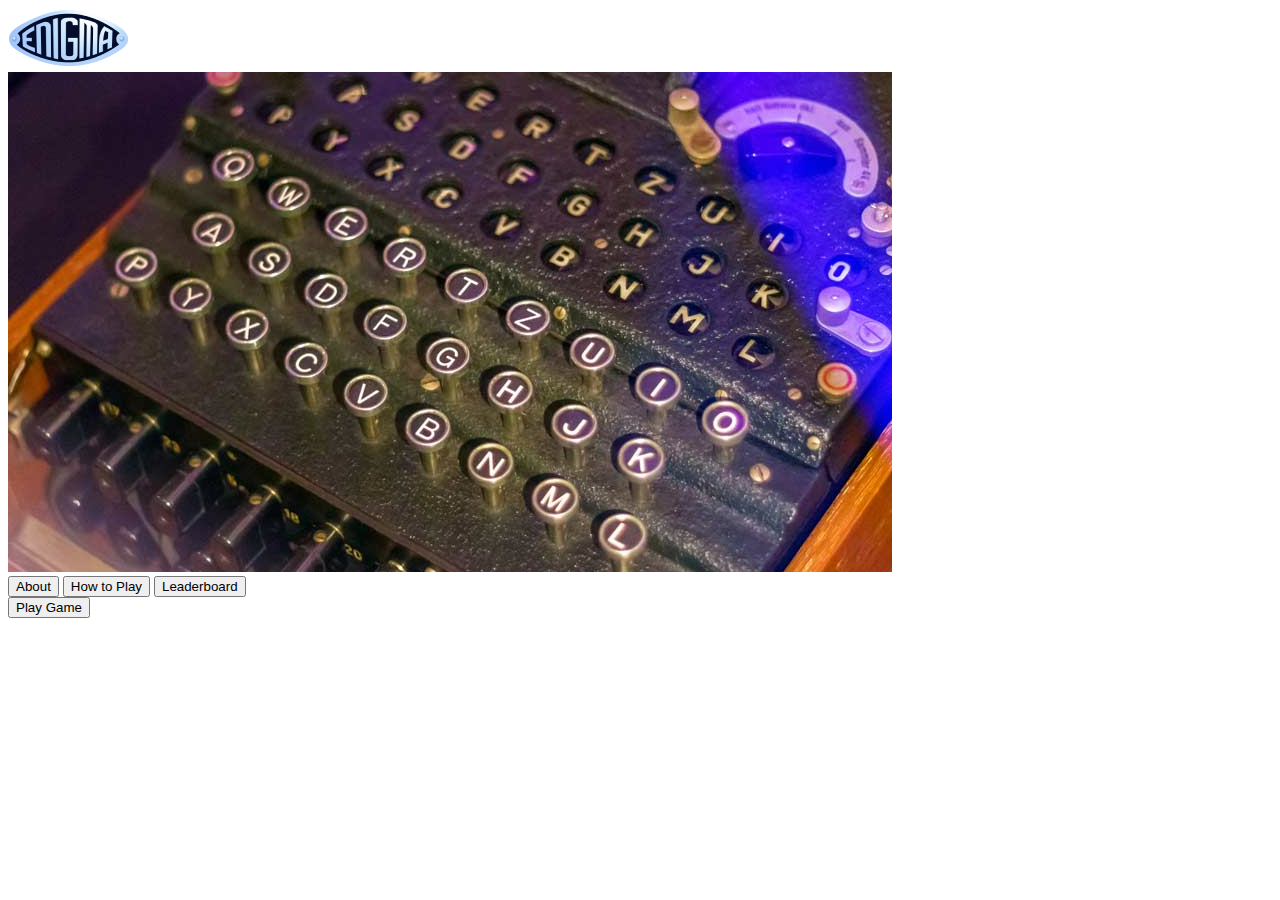
==== index.html @ a26f0129 "comit" ====
<!DOCTYPE html>
<html lang="en">
<head>
    <meta charset="UTF-8">
    <meta name="viewport" content="width=device-width, initial-scale=1.0">
    <title>ENIGMA - Home</title>
    <link rel="stylesheet" href="styles.css">
    <script src="script.js" defer></script>
</head>
<body>
    <img src="images/logo.png" alt="ENIGMA Logo" class="logo">
    <div class="container">
        <div class="carousel-container">
            <img src="images/carousel.jpg" alt="Main Carousel" class="carousel-image">
            <div class="sidebar">
                <button class="side-btn" onclick="alert('Navigate to About')">About</button>
                <button class="side-btn" onclick="alert('Navigate to How to Play')">How to Play</button>
                <button class="side-btn" onclick="alert('Navigate to Leaderboard')">Leaderboard</button>
            </div>
        </div>
        <button class="play-btn" onclick="alert('Start Game')">Play Game</button>
    </div>
</body>
</html>
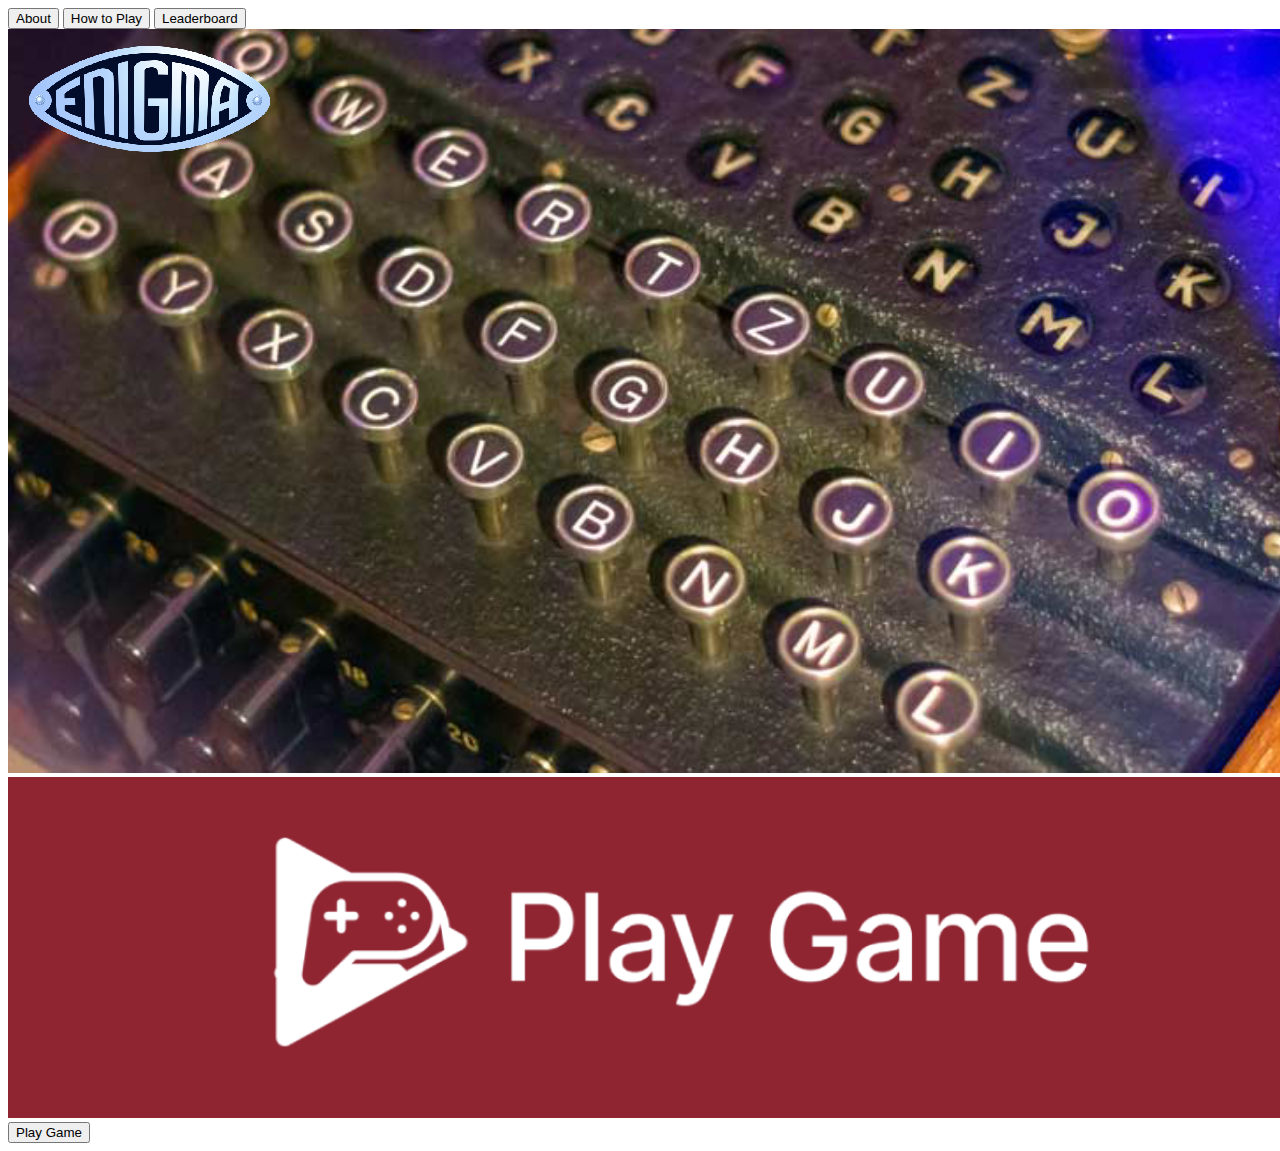
==== commit a7228000: "comit" ====
--- a/index.html
+++ b/index.html
@@ -8,15 +8,15 @@
     <script src="script.js" defer></script>
 </head>
 <body>
-    <img src="images/logo.png" alt="ENIGMA Logo" class="logo">
+    <div class="sidebar">
+        <button class="side-btn" onclick="alert('Navigate to About')">About</button>
+        <button class="side-btn" onclick="alert('Navigate to How to Play')">How to Play</button>
+        <button class="side-btn" onclick="alert('Navigate to Leaderboard')">Leaderboard</button>
+    </div>
     <div class="container">
         <div class="carousel-container">
             <img src="images/carousel.jpg" alt="Main Carousel" class="carousel-image">
-            <div class="sidebar">
-                <button class="side-btn" onclick="alert('Navigate to About')">About</button>
-                <button class="side-btn" onclick="alert('Navigate to How to Play')">How to Play</button>
-                <button class="side-btn" onclick="alert('Navigate to Leaderboard')">Leaderboard</button>
-            </div>
+            <img src="images/playgame.jpg" alt="ENIGMA Logo" class="logo">
         </div>
         <button class="play-btn" onclick="alert('Start Game')">Play Game</button>
     </div>
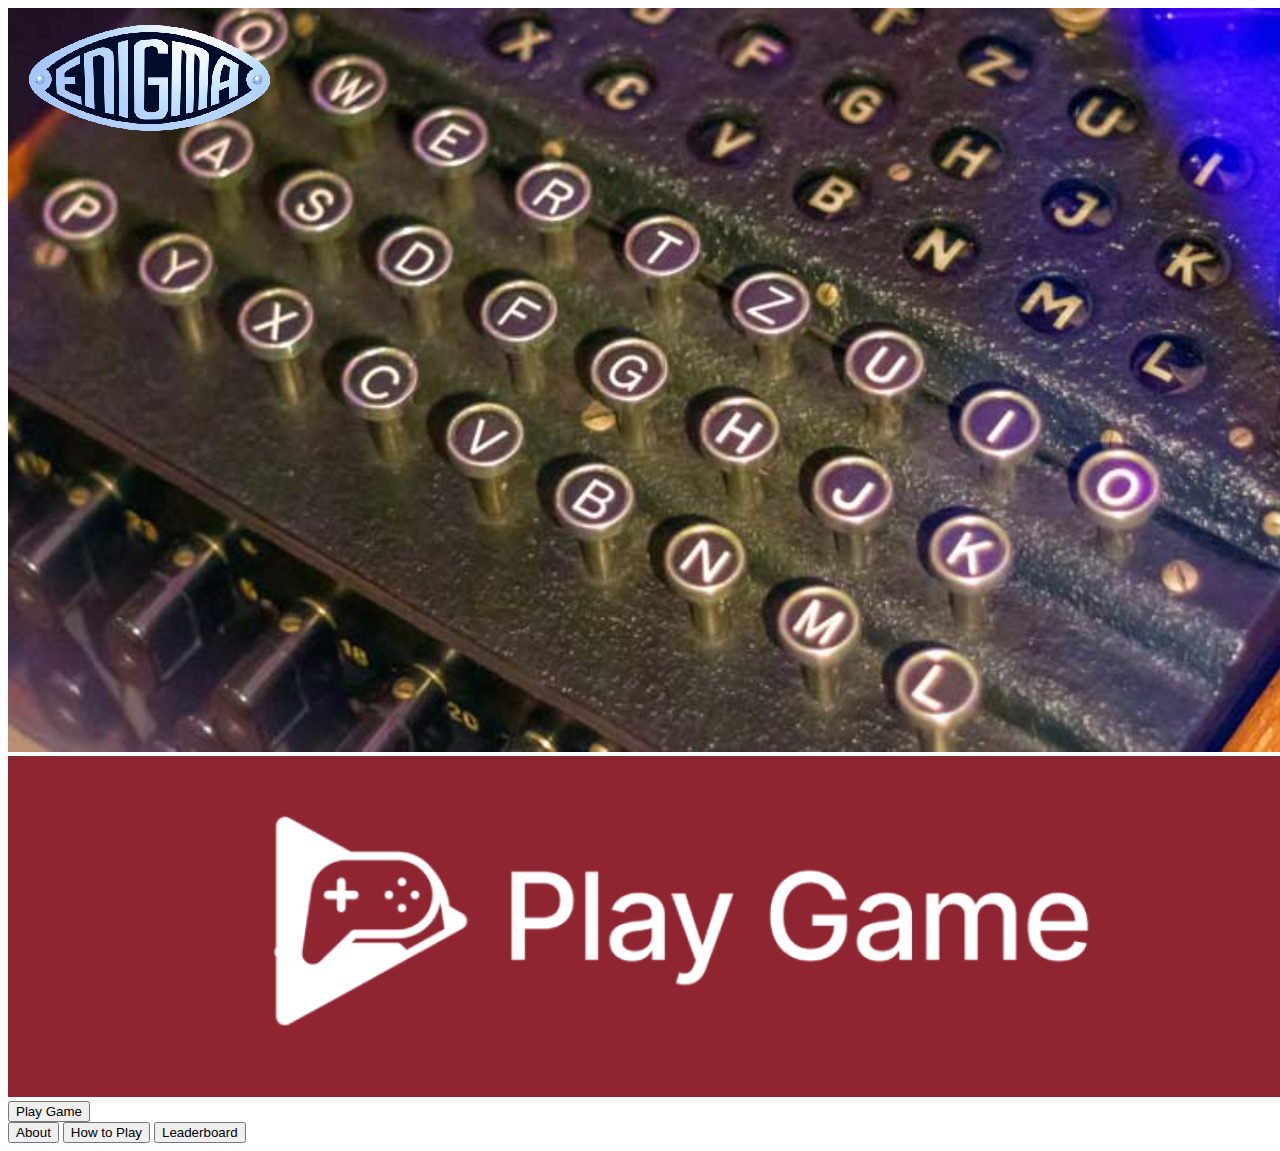
==== commit b0077b5e: "comitok" ====
--- a/index.html
+++ b/index.html
@@ -8,10 +8,6 @@
     <script src="script.js" defer></script>
 </head>
 <body>
-    <div class="sidebar">
-        <button class="side-btn" onclick="alert('Navigate to About')">About</button>
-        <button class="side-btn" onclick="alert('Navigate to How to Play')">How to Play</button>
-        <button class="side-btn" onclick="alert('Navigate to Leaderboard')">Leaderboard</button>
     </div>
     <div class="container">
         <div class="carousel-container">
@@ -20,5 +16,9 @@
         </div>
         <button class="play-btn" onclick="alert('Start Game')">Play Game</button>
     </div>
+    <div class="sidebar">
+        <button class="side-btn" onclick="alert('Navigate to About')">About</button>
+        <button class="side-btn" onclick="alert('Navigate to How to Play')">How to Play</button>
+        <button class="side-btn" onclick="alert('Navigate to Leaderboard')">Leaderboard</button>
 </body>
 </html>
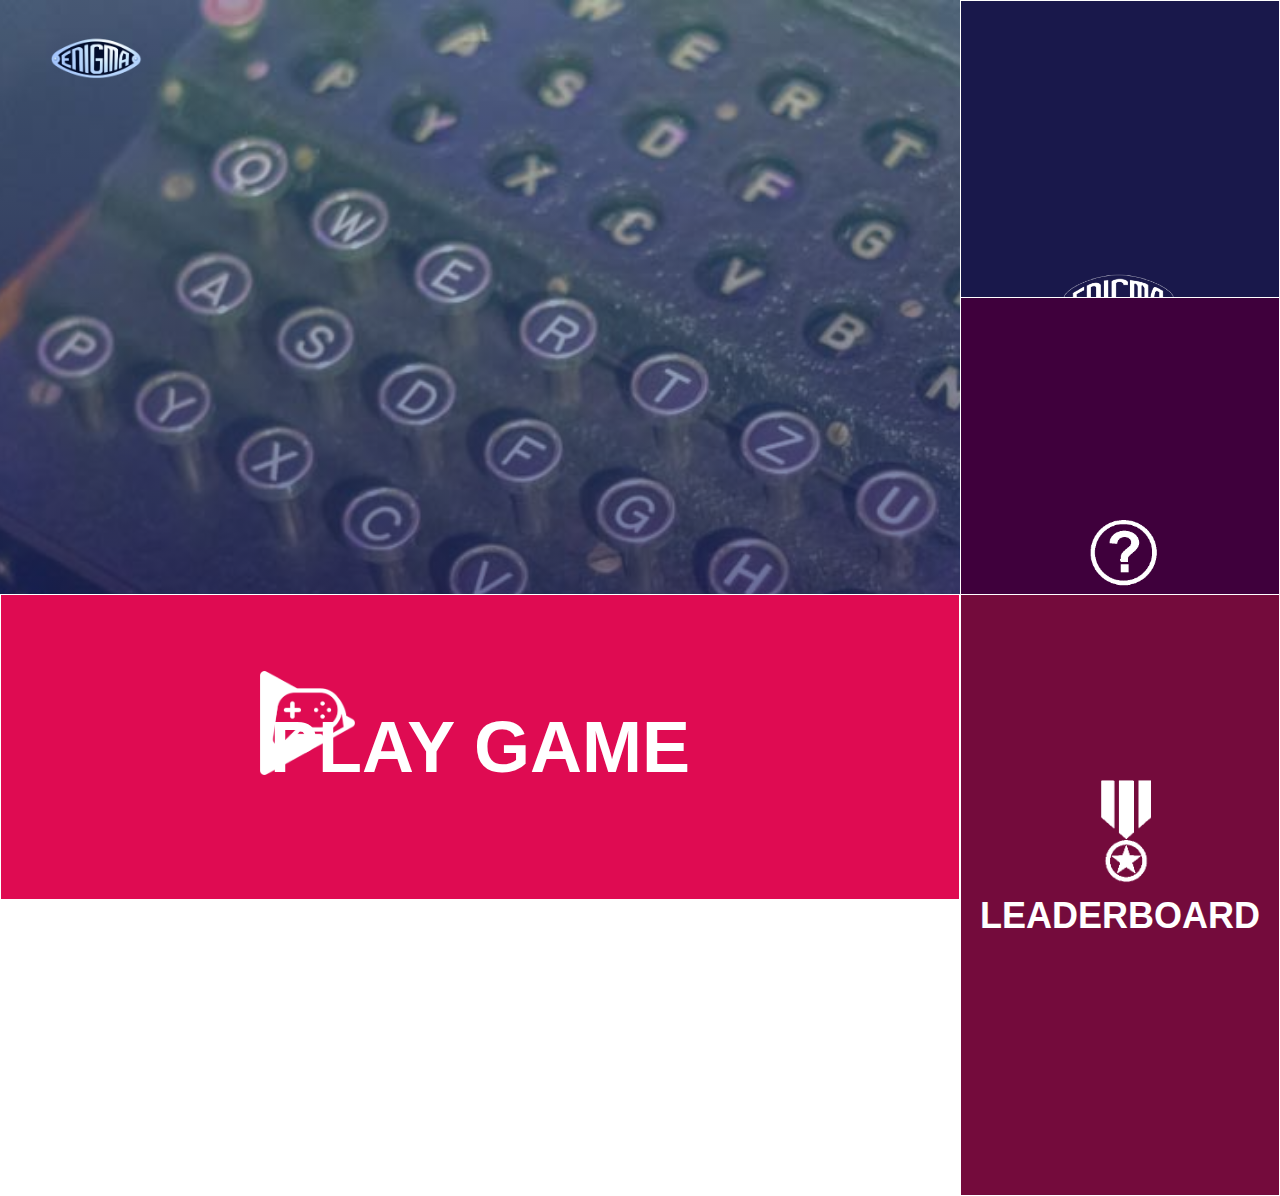
==== commit dc65586c: "upload" ====
--- a/index.html
+++ b/index.html
@@ -3,22 +3,25 @@
 <head>
     <meta charset="UTF-8">
     <meta name="viewport" content="width=device-width, initial-scale=1.0">
+    <!-- Add page title -->
     <title>ENIGMA - Home</title>
-    <link rel="stylesheet" href="styles.css">
-    <script src="script.js" defer></script>
+    <!-- Link CSS  -->
+    <link href="style.css" rel="stylesheet">
+    <!-- Link JavaScript  -->
+    <script defer src="main.js"></script>
+    <!-- Add favicon -->
+    <link rel="icon" type="image/x-icon" href="./images/favicon1.png">
 </head>
 <body>
     </div>
+    <!-- Create a container element (section) -->
     <div class="container">
-        <div class="carousel-container">
-            <img src="images/carousel.jpg" alt="Main Carousel" class="carousel-image">
-            <img src="images/playgame.jpg" alt="ENIGMA Logo" class="logo">
-        </div>
-        <button class="play-btn" onclick="alert('Start Game')">Play Game</button>
+        <a href="index.html"><img src="./images/logo.png" class="logo"></a>
+        <!-- Create button elements -->
+        <button class="about-button"><img src="./images/about.png"></a>ABOUT</button>
+        <button class="howto-button"><img src="./images/howto.png"></a>HOW TO PLAY</button>
+        <button class="leaderboard-button"><img src="./images/medal.png"></a>LEADERBOARD</button>
+        <button class="play-button"><img src="./images/playgame.png"></a>PLAY GAME</button>
     </div>
-    <div class="sidebar">
-        <button class="side-btn" onclick="alert('Navigate to About')">About</button>
-        <button class="side-btn" onclick="alert('Navigate to How to Play')">How to Play</button>
-        <button class="side-btn" onclick="alert('Navigate to Leaderboard')">Leaderboard</button>
 </body>
 </html>
--- a/style.css
+++ b/style.css
@@ -0,0 +1,187 @@
+/* Setup styling */
+*{
+    margin: 0;
+    padding: 0;
+    box-sizing: border-box;
+    font-family: sans-serif;
+}
+
+.logo {
+    width: 15%;
+    /* Autosizes the image height, based on given width */
+    height: auto;
+    /* Activates mouse cursor when image is hovered over */
+    cursor: pointer;
+    padding: 10px 50px;
+}
+
+.container {
+    width: 100%;
+    min-height: 100vh;
+    /* Set background image with overlaying colour gradient (includes opacity) */
+    background-image: linear-gradient(rgb(117 190 218 /40%),rgb(9,0,77,80%)), url(./images/machine.jpg);
+    /*Set size of the background image */
+    background-size: cover;
+    /*Set position of resize background image */
+    background-position: center;
+}
+
+.play-button {
+    position: absolute;
+    left:0%;
+    bottom: 0%;
+    /* Center the contents of the button */
+    align-items: center;
+    /* Whitespacing between the text inside the button and button outline. */
+    padding: 5px 0px;
+    /* Set border thickness and colour*/
+    border: 1px solid white;
+    /* Disable button outline */
+    outline: none;
+    /* Set background colour */
+    background: rgb(223, 11, 82);
+    color: rgb(255, 255, 255);
+    font-weight: 700;
+    font-size: 72px;
+    cursor: pointer;
+    width: 75%;
+    height: 34%;
+}
+
+.play-button:hover {
+    /* Change button background colour */
+    background: rgb(228, 159, 11);
+    /* Change border colour */
+    border-color: black;
+    /* Change text colour */
+    color: white;
+    font-weight: 800;
+}
+
+.play-button img {
+    width: 10%;
+    align-content: center;
+    position: absolute;
+    left: 27%;
+    top: 25%;
+}
+
+.about-button {
+    position: absolute;
+    right:0%;
+    top: 0%;
+    /* Center the contents of the button */
+    align-items: center;
+    /* Whitespacing between the text inside the button and button outline. */
+    padding: 300px 0px;
+    /* Set border thickness and colour*/
+    border: 1px solid white;
+    /* Disable button outline */
+    outline: none;
+    /* Set background colour */
+    background: rgb(25, 24, 75);
+    color: rgb(255, 255, 255);
+    font-weight: 700;
+    font-size: 36px;
+    cursor: pointer;
+    width: 25%;
+    height: 33%;
+}
+
+.about-button:hover {
+    /* Change button background colour */
+    background: rgb(228, 159, 11);
+    /* Change border colour */
+    border-color: black;
+    /* Change text colour */
+    color: white;
+    font-weight: 800;
+}
+
+.about-button img {
+    width: 35%;
+    align-content: center;
+    position: absolute;
+    right: 33%;
+    bottom: 40%;
+}
+
+.howto-button {
+    position: absolute;
+    right:0%;
+    top: 33%;
+    /* Center the contents of the button */
+    align-items: center;
+    /* Whitespacing between the text inside the button and button outline. */
+    padding: 300px 0px;
+    /* Set border thickness and colour*/
+    border: 1px solid white;
+    /* Disable button outline */
+    outline: none;
+    /* Set background colour */
+    background: rgb(63, 0, 60);
+    color: rgb(255, 255, 255);
+    font-weight: 700;
+    font-size: 36px;
+    cursor: pointer;
+    width: 25%;
+    height: 33%;
+}
+
+.howto-button:hover {
+    /* Change button background colour */
+    background: rgb(228, 159, 11);
+    /* Change border colour */
+    border-color: black;
+    /* Change text colour */
+    color: white;
+    font-weight: 800;
+}
+
+.howto-button img {
+    width: 22%;
+    align-content: center;
+    position: absolute;
+    right: 38%;
+    bottom: 51%;
+}
+
+.leaderboard-button {
+    position: absolute;
+    right:0%;
+    top: 66%;
+    /* Whitespacing between the text inside the button and button outline. */
+    padding: 300px 0px;
+    /* Set border thickness and colour*/
+    border: 1px solid white;
+    /* Disable button outline */
+    outline: none;
+    /* Set background colour */
+    background: rgb(116, 11, 60);
+    color: rgb(255, 255, 255);
+    font-weight: 700;
+    font-size: 36px;
+    cursor: pointer;
+    width: 25%;
+    height: 34%;
+    text-align: center;
+    vertical-align: text-bottom;
+}
+
+.leaderboard-button:hover {
+    /* Change button background colour */
+    background: rgb(228, 159, 11);
+    /* Change border colour */
+    border-color: black;
+    /* Change text colour */
+    color: white;
+    font-weight: 800;
+}
+
+.leaderboard-button img {
+    width: 30%;
+    margin: auto;
+    position: absolute;
+    right: 33%;
+    bottom: 52%;
+}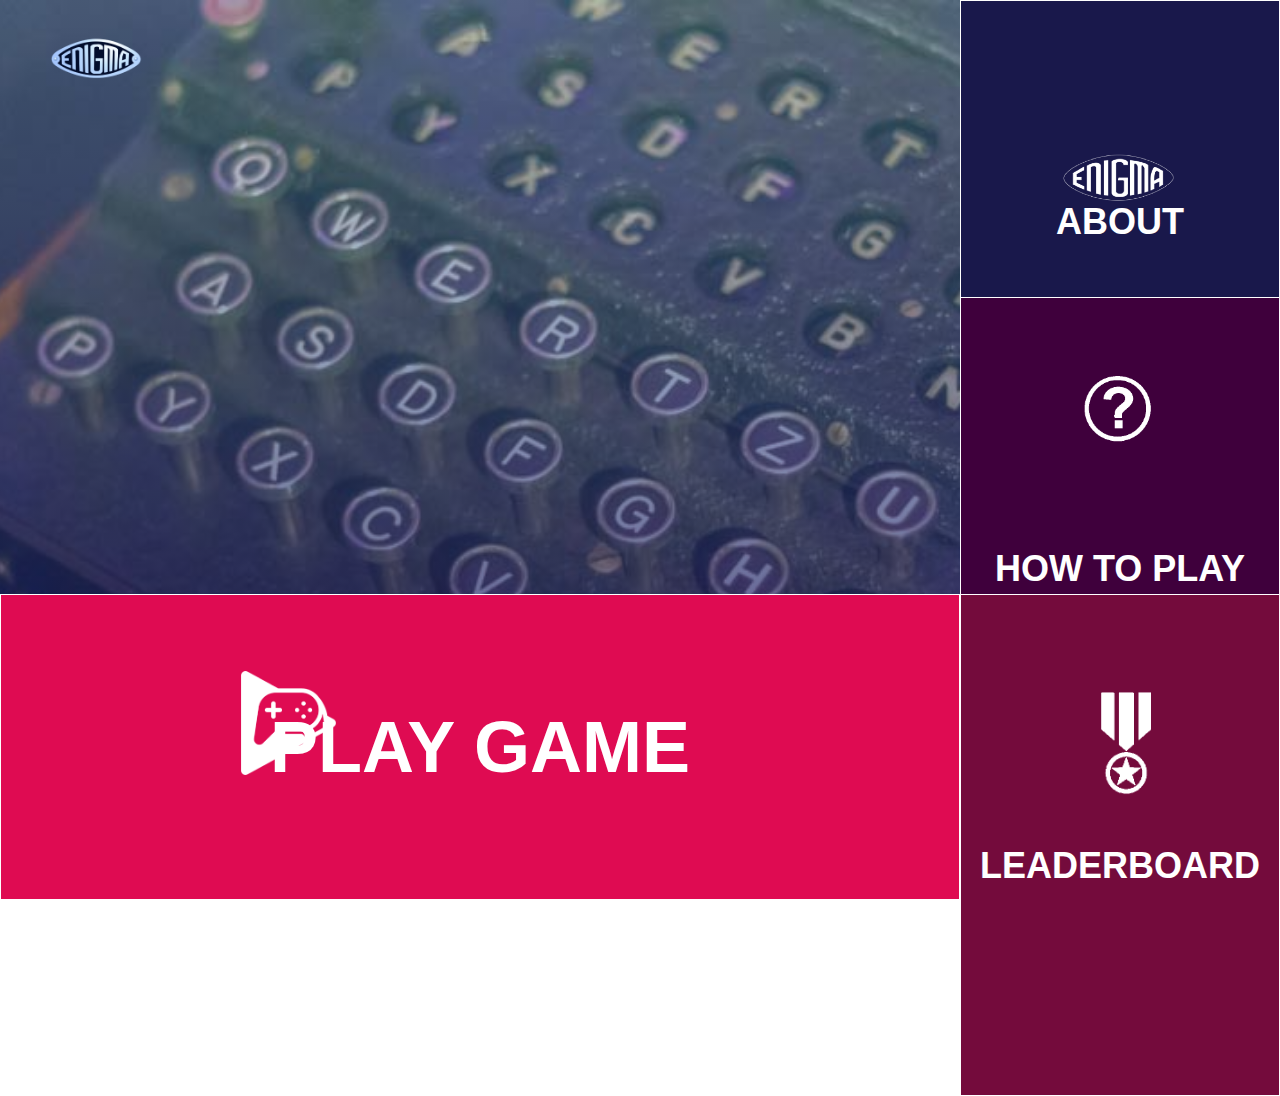
==== commit 372d17b1: "upload" ====
--- a/index.html
+++ b/index.html
@@ -18,10 +18,18 @@
     <div class="container">
         <a href="index.html"><img src="./images/logo.png" class="logo"></a>
         <!-- Create button elements -->
-        <button class="about-button"><img src="./images/about.png"></a>ABOUT</button>
-        <button class="howto-button"><img src="./images/howto.png"></a>HOW TO PLAY</button>
-        <button class="leaderboard-button"><img src="./images/medal.png"></a>LEADERBOARD</button>
-        <button class="play-button"><img src="./images/playgame.png"></a>PLAY GAME</button>
+        <button class="about-button" onclick="window.location.href='about.html';">
+            <img src="./images/about.png" alt="About"> ABOUT
+          </button>
+          <button class="howto-button" onclick="window.location.href='howtoplay.html';">
+            <img src="./images/howto.png" alt="Howtoplay"> HOW TO PLAY
+          </button>
+          <button class="leaderboard-button" onclick="window.location.href='leaderboard.html';">
+            <img src="./images/medal.png" alt="Leaderboard"> LEADERBOARD
+          </button>
+          <button class="play-button" onclick="window.location.href='playgame.html';">
+            <img src="./images/playgame.png" alt="Playgame"> PLAY GAME
+          </button>
     </div>
 </body>
 </html>
--- a/style.css
+++ b/style.css
@@ -62,7 +62,7 @@
     width: 10%;
     align-content: center;
     position: absolute;
-    left: 27%;
+    left: 25%;
     top: 25%;
 }
 
@@ -73,7 +73,7 @@
     /* Center the contents of the button */
     align-items: center;
     /* Whitespacing between the text inside the button and button outline. */
-    padding: 300px 0px;
+    padding: 200px 0px;
     /* Set border thickness and colour*/
     border: 1px solid white;
     /* Disable button outline */
@@ -113,7 +113,7 @@
     /* Center the contents of the button */
     align-items: center;
     /* Whitespacing between the text inside the button and button outline. */
-    padding: 300px 0px;
+    padding: 250px 0px;
     /* Set border thickness and colour*/
     border: 1px solid white;
     /* Disable button outline */
@@ -125,7 +125,7 @@
     font-size: 36px;
     cursor: pointer;
     width: 25%;
-    height: 33%;
+    height: 0%;
 }
 
 .howto-button:hover {
@@ -142,8 +142,8 @@
     width: 22%;
     align-content: center;
     position: absolute;
-    right: 38%;
-    bottom: 51%;
+    right: 40%;
+    bottom: 70%;
 }
 
 .leaderboard-button {
@@ -151,7 +151,7 @@
     right:0%;
     top: 66%;
     /* Whitespacing between the text inside the button and button outline. */
-    padding: 300px 0px;
+    padding: 250px 0px;
     /* Set border thickness and colour*/
     border: 1px solid white;
     /* Disable button outline */
@@ -183,5 +183,14 @@
     margin: auto;
     position: absolute;
     right: 33%;
-    bottom: 52%;
-}+    bottom: 60%;
+}
+* {
+  margin: 0;
+  padding: 0;
+  box-sizing: border-box;
+}
+
+.wrapper {
+  height: 100vh;
+}
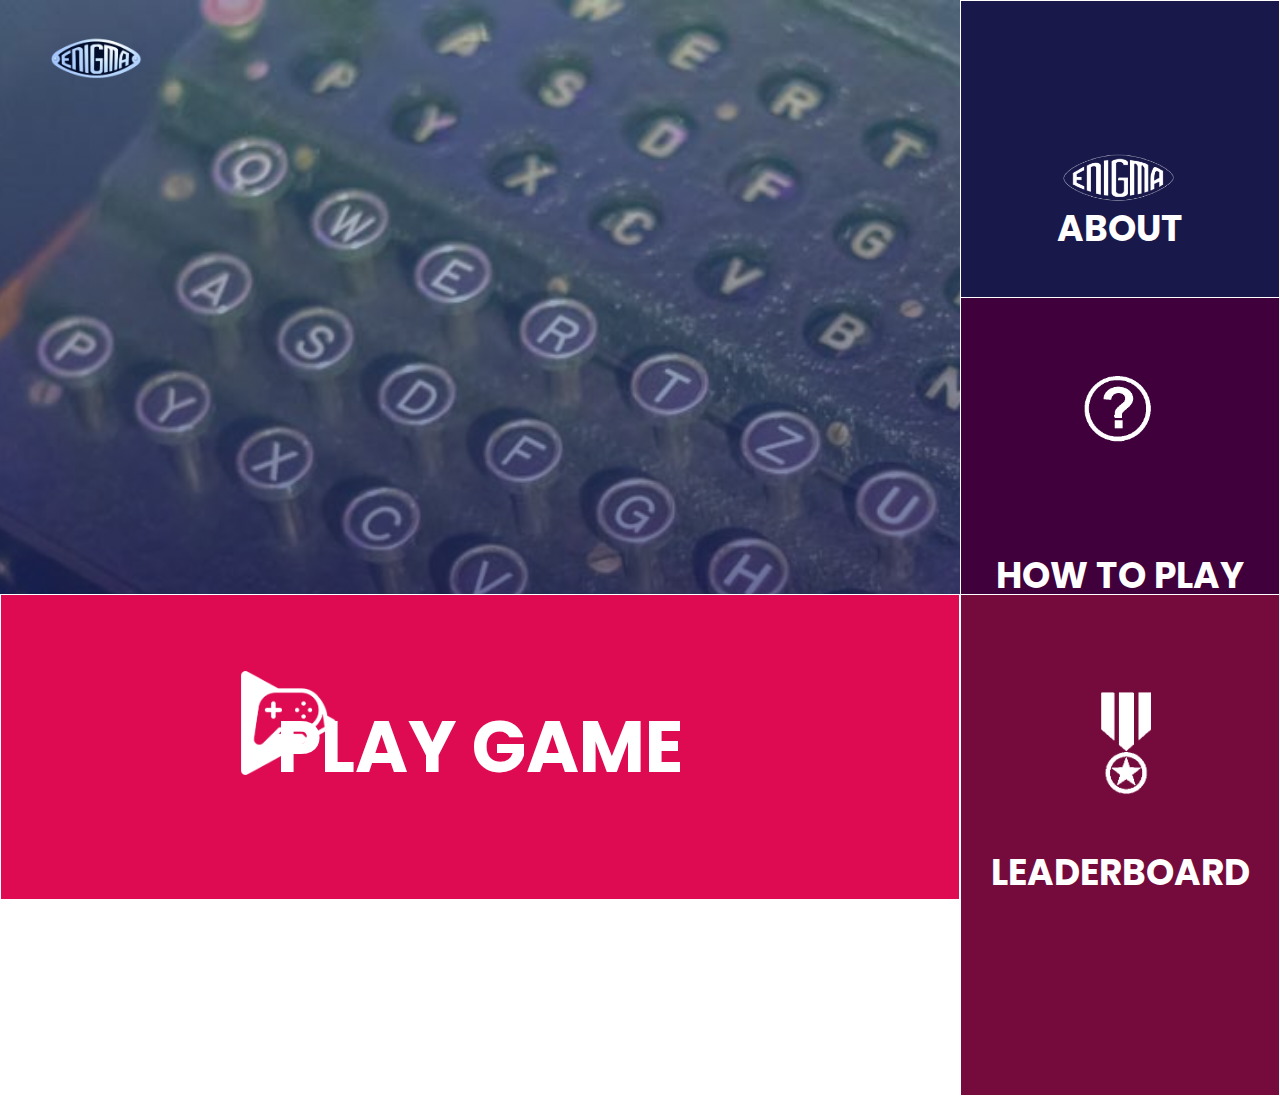
==== commit 584265d5: "comit" ====
--- a/index.html
+++ b/index.html
@@ -6,11 +6,12 @@
     <!-- Add page title -->
     <title>ENIGMA - Home</title>
     <!-- Link CSS  -->
-    <link href="style.css" rel="stylesheet">
+    <link href="index.css" rel="stylesheet">
     <!-- Link JavaScript  -->
-    <script defer src="main.js"></script>
+    <script defer src="index.js"></script>
     <!-- Add favicon -->
     <link rel="icon" type="image/x-icon" href="./images/favicon1.png">
+    <link href="https://fonts.googleapis.com/css2?family=Poppins&display=swap" rel="stylesheet">
 </head>
 <body>
     </div>
--- a/index.css
+++ b/index.css
@@ -0,0 +1,196 @@
+/* Setup styling */
+*{
+    margin: 0;
+    padding: 0;
+    box-sizing: border-box;
+    font-family: "Poppins";
+}
+
+.logo {
+    width: 15%;
+    /* Autosizes the image height, based on given width */
+    height: auto;
+    /* Activates mouse cursor when image is hovered over */
+    cursor: pointer;
+    padding: 10px 50px;
+}
+
+.container {
+    width: 100%;
+    min-height: 100vh;
+    /* Set background image with overlaying colour gradient (includes opacity) */
+    background-image: linear-gradient(rgb(117 190 218 /40%),rgb(9,0,77,80%)), url(./images/machine.jpg);
+    /*Set size of the background image */
+    background-size: cover;
+    /*Set position of resize background image */
+    background-position: center;
+}
+
+.play-button {
+    position: absolute;
+    left:0%;
+    bottom: 0%;
+    /* Center the contents of the button */
+    align-items: center;
+    /* Whitespacing between the text inside the button and button outline. */
+    padding: 5px 0px;
+    /* Set border thickness and colour*/
+    border: 1px solid white;
+    /* Disable button outline */
+    outline: none;
+    /* Set background colour */
+    background: rgb(223, 11, 82);
+    color: rgb(255, 255, 255);
+    font-weight: 700;
+    font-size: 72px;
+    cursor: pointer;
+    width: 75%;
+    height: 34%;
+}
+
+.play-button:hover {
+    /* Change button background colour */
+    background: rgb(228, 159, 11);
+    /* Change border colour */
+    border-color: black;
+    /* Change text colour */
+    color: white;
+    font-weight: 800;
+}
+
+.play-button img {
+    width: 10%;
+    align-content: center;
+    position: absolute;
+    left: 25%;
+    top: 25%;
+}
+
+.about-button {
+    position: absolute;
+    right:0%;
+    top: 0%;
+    /* Center the contents of the button */
+    align-items: center;
+    /* Whitespacing between the text inside the button and button outline. */
+    padding: 200px 0px;
+    /* Set border thickness and colour*/
+    border: 1px solid white;
+    /* Disable button outline */
+    outline: none;
+    /* Set background colour */
+    background: rgb(25, 24, 75);
+    color: rgb(255, 255, 255);
+    font-weight: 700;
+    font-size: 36px;
+    cursor: pointer;
+    width: 25%;
+    height: 33%;
+}
+
+.about-button:hover {
+    /* Change button background colour */
+    background: rgb(228, 159, 11);
+    /* Change border colour */
+    border-color: black;
+    /* Change text colour */
+    color: white;
+    font-weight: 800;
+}
+
+.about-button img {
+    width: 35%;
+    align-content: center;
+    position: absolute;
+    right: 33%;
+    bottom: 40%;
+}
+
+.howto-button {
+    position: absolute;
+    right:0%;
+    top: 33%;
+    /* Center the contents of the button */
+    align-items: center;
+    /* Whitespacing between the text inside the button and button outline. */
+    padding: 250px 0px;
+    /* Set border thickness and colour*/
+    border: 1px solid white;
+    /* Disable button outline */
+    outline: none;
+    /* Set background colour */
+    background: rgb(63, 0, 60);
+    color: rgb(255, 255, 255);
+    font-weight: 700;
+    font-size: 36px;
+    cursor: pointer;
+    width: 25%;
+    height: 0%;
+}
+
+.howto-button:hover {
+    /* Change button background colour */
+    background: rgb(228, 159, 11);
+    /* Change border colour */
+    border-color: black;
+    /* Change text colour */
+    color: white;
+    font-weight: 800;
+}
+
+.howto-button img {
+    width: 22%;
+    align-content: center;
+    position: absolute;
+    right: 40%;
+    bottom: 70%;
+}
+
+.leaderboard-button {
+    position: absolute;
+    right:0%;
+    top: 66%;
+    /* Whitespacing between the text inside the button and button outline. */
+    padding: 250px 0px;
+    /* Set border thickness and colour*/
+    border: 1px solid white;
+    /* Disable button outline */
+    outline: none;
+    /* Set background colour */
+    background: rgb(116, 11, 60);
+    color: rgb(255, 255, 255);
+    font-weight: 700;
+    font-size: 36px;
+    cursor: pointer;
+    width: 25%;
+    height: 34%;
+    text-align: center;
+    vertical-align: text-bottom;
+}
+
+.leaderboard-button:hover {
+    /* Change button background colour */
+    background: rgb(228, 159, 11);
+    /* Change border colour */
+    border-color: black;
+    /* Change text colour */
+    color: white;
+    font-weight: 800;
+}
+
+.leaderboard-button img {
+    width: 30%;
+    margin: auto;
+    position: absolute;
+    right: 33%;
+    bottom: 60%;
+}
+* {
+  margin: 0;
+  padding: 0;
+  box-sizing: border-box;
+}
+
+.wrapper {
+  height: 100vh;
+}
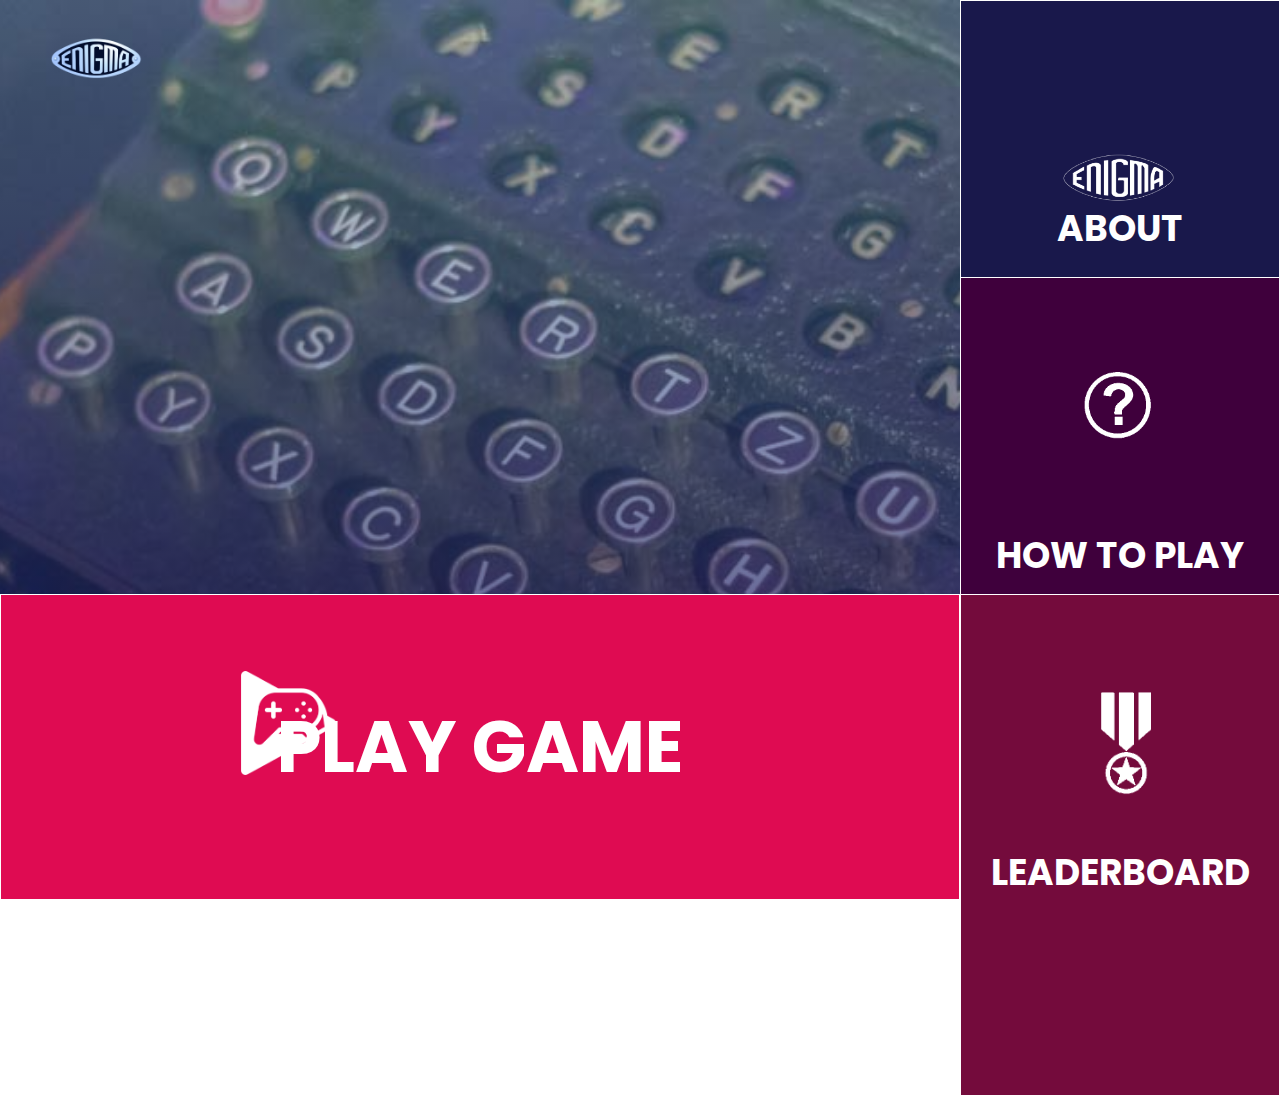
==== commit 0febe6be: "ok" ====
--- a/index.html
+++ b/index.html
@@ -1,36 +1,47 @@
 <!DOCTYPE html>
+<!-- The document type declaration for HTML5 -->
 <html lang="en">
 <head>
     <meta charset="UTF-8">
+    <!-- Character encoding for Unicode, supporting international characters -->
     <meta name="viewport" content="width=device-width, initial-scale=1.0">
-    <!-- Add page title -->
+    <!-- Ensures the page is responsive by setting the viewport width and scale -->
     <title>ENIGMA - Home</title>
-    <!-- Link CSS  -->
+    <!-- The title displayed in the browser tab -->
     <link href="index.css" rel="stylesheet">
-    <!-- Link JavaScript  -->
+    <!-- Links to the external CSS file for styles -->
     <script defer src="index.js"></script>
-    <!-- Add favicon -->
+    <!-- Links to the external JavaScript file. 'defer' ensures it loads after the HTML content -->
     <link rel="icon" type="image/x-icon" href="./images/favicon1.png">
+    <!-- Specifies a favicon for the webpage -->
     <link href="https://fonts.googleapis.com/css2?family=Poppins&display=swap" rel="stylesheet">
+    <!-- Imports the 'Poppins' font from Google Fonts -->
 </head>
 <body>
-    </div>
-    <!-- Create a container element (section) -->
     <div class="container">
-        <a href="index.html"><img src="./images/logo.png" class="logo"></a>
-        <!-- Create button elements -->
+        <!-- Main container for logo and buttons -->
+        <a href="index.html"><img src="./images/logo.png" class="logo" alt="Home"></a>
+        <!-- Logo of the ENIGMA game; clickable and redirects to the homepage -->
+
+        <!-- Buttons for navigation -->
+        <!-- Each button has an onclick event that redirects to the respective page. The alt attribute provides alternative text for accessibility. -->
+
         <button class="about-button" onclick="window.location.href='about.html';">
             <img src="./images/about.png" alt="About"> ABOUT
+        </button>
+        <!-- Button to navigate to the About page -->
+
+        <button class="howto-button" onclick="window.location.href='howtoplay.html';">
+            <img src="./images/howto.png" alt="How to Play"> HOW TO PLAY
+        
+            <button class="leaderboard-button" onclick="window.location.href='leaderboard.html';">
+              <img src="./images/medal.png" alt="Leaderboard"> LEADERBOARD
           </button>
-          <button class="howto-button" onclick="window.location.href='howtoplay.html';">
-            <img src="./images/howto.png" alt="Howtoplay"> HOW TO PLAY
+          <!-- Button to navigate to the Leaderboard page -->
+      
+          <button class="play-button" onclick="window.location.href='playgame.html';">
+              <img src="./images/playgame.png" alt="Play Game"> PLAY GAME
           </button>
-          <button class="leaderboard-button" onclick="window.location.href='leaderboard.html';">
-            <img src="./images/medal.png" alt="Leaderboard"> LEADERBOARD
-          </button>
-          <button class="play-button" onclick="window.location.href='playgame.html';">
-            <img src="./images/playgame.png" alt="Playgame"> PLAY GAME
-          </button>
-    </div>
-</body>
-</html>
+          <!-- Button to start the game -->
+      </div>
+      
--- a/index.css
+++ b/index.css
@@ -1,61 +1,51 @@
-/* Setup styling */
-*{
+/* Global styles: Applies box sizing, resets margins and paddings, and sets a default font for all elements */
+* {
     margin: 0;
     padding: 0;
     box-sizing: border-box;
     font-family: "Poppins";
 }
 
+/* Logo styling: Adjusts the logo size, makes it clickable, and applies padding for spacing */
 .logo {
     width: 15%;
-    /* Autosizes the image height, based on given width */
-    height: auto;
-    /* Activates mouse cursor when image is hovered over */
-    cursor: pointer;
+    height: auto; /* Maintains aspect ratio of the logo */
+    cursor: pointer; /* Changes cursor to a pointer to indicate it's clickable */
     padding: 10px 50px;
 }
 
+/* Container styling: Sets up the background with an image and a gradient overlay, and ensures it covers the entire viewport */
 .container {
     width: 100%;
-    min-height: 100vh;
-    /* Set background image with overlaying colour gradient (includes opacity) */
-    background-image: linear-gradient(rgb(117 190 218 /40%),rgb(9,0,77,80%)), url(./images/machine.jpg);
-    /*Set size of the background image */
-    background-size: cover;
-    /*Set position of resize background image */
-    background-position: center;
+    min-height: 100vh; /* Minimum height to cover the viewport */
+    background-image: linear-gradient(rgb(117 190 218 / 40%), rgb(9, 0, 77, 80%)), url(./images/machine.jpg);
+    background-size: cover; /* Ensures background covers the entire container */
+    background-position: center; /* Centers the background image */
 }
 
+/* Play button styling: Positions the button, styles it, and changes its appearance on hover */
 .play-button {
     position: absolute;
-    left:0%;
-    bottom: 0%;
-    /* Center the contents of the button */
+    left: 0;
+    bottom: 0;
     align-items: center;
-    /* Whitespacing between the text inside the button and button outline. */
     padding: 5px 0px;
-    /* Set border thickness and colour*/
     border: 1px solid white;
-    /* Disable button outline */
-    outline: none;
-    /* Set background colour */
+    outline: none; /* Removes the default outline to improve aesthetics */
     background: rgb(223, 11, 82);
-    color: rgb(255, 255, 255);
+    color: white;
     font-weight: 700;
     font-size: 72px;
-    cursor: pointer;
+    cursor: pointer; /* Makes the button clickable */
     width: 75%;
     height: 34%;
 }
 
 .play-button:hover {
-    /* Change button background colour */
-    background: rgb(228, 159, 11);
-    /* Change border colour */
-    border-color: black;
-    /* Change text colour */
+    background: rgb(228, 159, 11); /* Changes background color on hover */
+    border-color: black; /* Changes border color on hover */
     color: white;
-    font-weight: 800;
+    font-weight: 800; /* Makes the font bolder on hover */
 }
 
 .play-button img {
@@ -66,21 +56,17 @@
     top: 25%;
 }
 
+/* About button styling: Similar to the play button but positioned differently and with unique dimensions */
 .about-button {
     position: absolute;
-    right:0%;
-    top: 0%;
-    /* Center the contents of the button */
+    right: 0;
+    top: 0;
     align-items: center;
-    /* Whitespacing between the text inside the button and button outline. */
     padding: 200px 0px;
-    /* Set border thickness and colour*/
     border: 1px solid white;
-    /* Disable button outline */
     outline: none;
-    /* Set background colour */
     background: rgb(25, 24, 75);
-    color: rgb(255, 255, 255);
+    color: white;
     font-weight: 700;
     font-size: 36px;
     cursor: pointer;
@@ -89,11 +75,8 @@
 }
 
 .about-button:hover {
-    /* Change button background colour */
     background: rgb(228, 159, 11);
-    /* Change border colour */
     border-color: black;
-    /* Change text colour */
     color: white;
     font-weight: 800;
 }
@@ -106,34 +89,27 @@
     bottom: 40%;
 }
 
+/* How-to button styling: Adjusts the button's positioning and style, with changes on hover */
 .howto-button {
     position: absolute;
-    right:0%;
+    right: 0;
     top: 33%;
-    /* Center the contents of the button */
     align-items: center;
-    /* Whitespacing between the text inside the button and button outline. */
     padding: 250px 0px;
-    /* Set border thickness and colour*/
     border: 1px solid white;
-    /* Disable button outline */
     outline: none;
-    /* Set background colour */
     background: rgb(63, 0, 60);
-    color: rgb(255, 255, 255);
+    color: white;
     font-weight: 700;
     font-size: 36px;
+    margin-top: -20px;
     cursor: pointer;
     width: 25%;
-    height: 0%;
 }
 
 .howto-button:hover {
-    /* Change button background colour */
     background: rgb(228, 159, 11);
-    /* Change border colour */
     border-color: black;
-    /* Change text colour */
     color: white;
     font-weight: 800;
 }
@@ -146,34 +122,28 @@
     bottom: 70%;
 }
 
+/* Leaderboard button styling: Specifically positions and styles the leaderboard button, including hover effects */
 .leaderboard-button {
     position: absolute;
-    right:0%;
+    right: 0;
     top: 66%;
-    /* Whitespacing between the text inside the button and button outline. */
     padding: 250px 0px;
-    /* Set border thickness and colour*/
     border: 1px solid white;
-    /* Disable button outline */
     outline: none;
-    /* Set background colour */
     background: rgb(116, 11, 60);
-    color: rgb(255, 255, 255);
+    color: white;
     font-weight: 700;
     font-size: 36px;
     cursor: pointer;
     width: 25%;
     height: 34%;
-    text-align: center;
-    vertical-align: text-bottom;
+    text-align: center; /* Centers the text horizontally */
+    vertical-align: text-bottom; /* Aligns text vertically to the bottom */
 }
 
 .leaderboard-button:hover {
-    /* Change button background colour */
     background: rgb(228, 159, 11);
-    /* Change border colour */
     border-color: black;
-    /* Change text colour */
     color: white;
     font-weight: 800;
 }
@@ -185,12 +155,7 @@
     right: 33%;
     bottom: 60%;
 }
-* {
-  margin: 0;
-  padding: 0;
-  box-sizing: border-box;
-}
 
 .wrapper {
-  height: 100vh;
+  height: 100vh; /* Ensures the wrapper fills the entire viewport height */
 }
